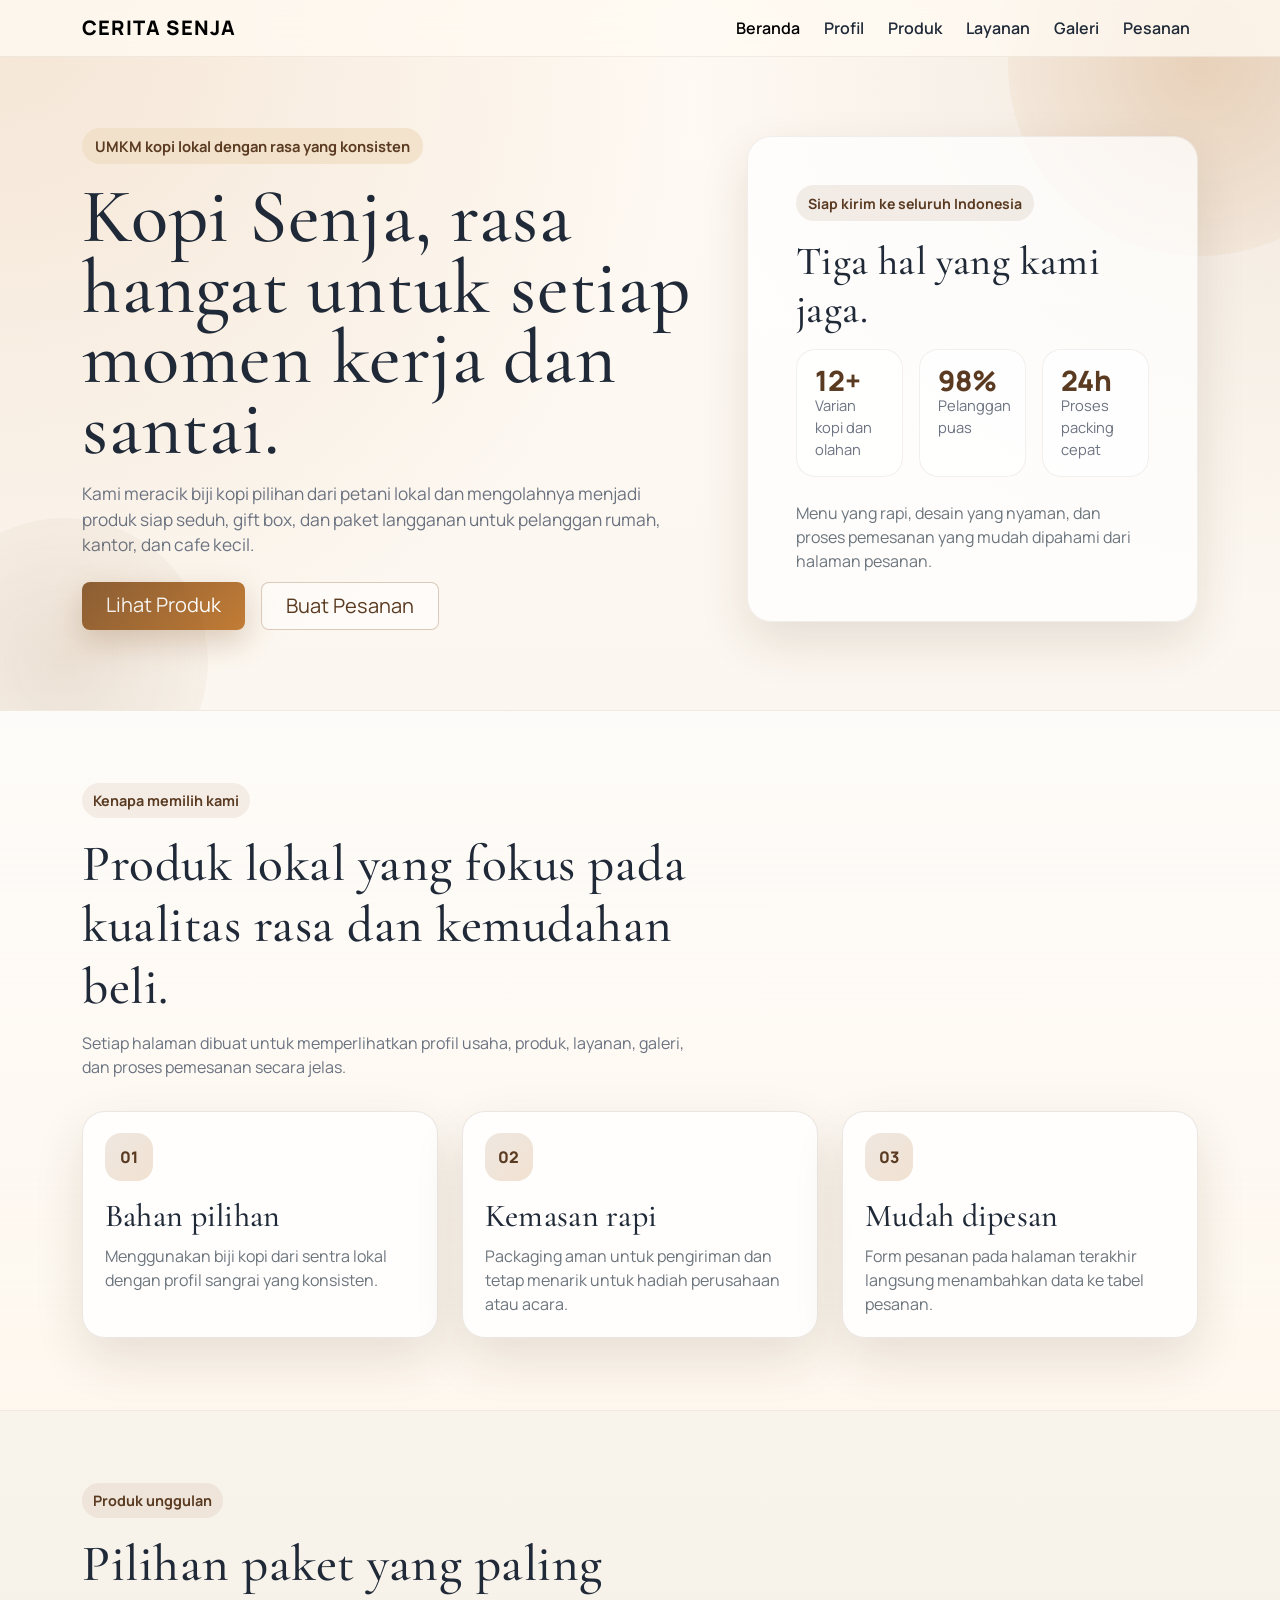
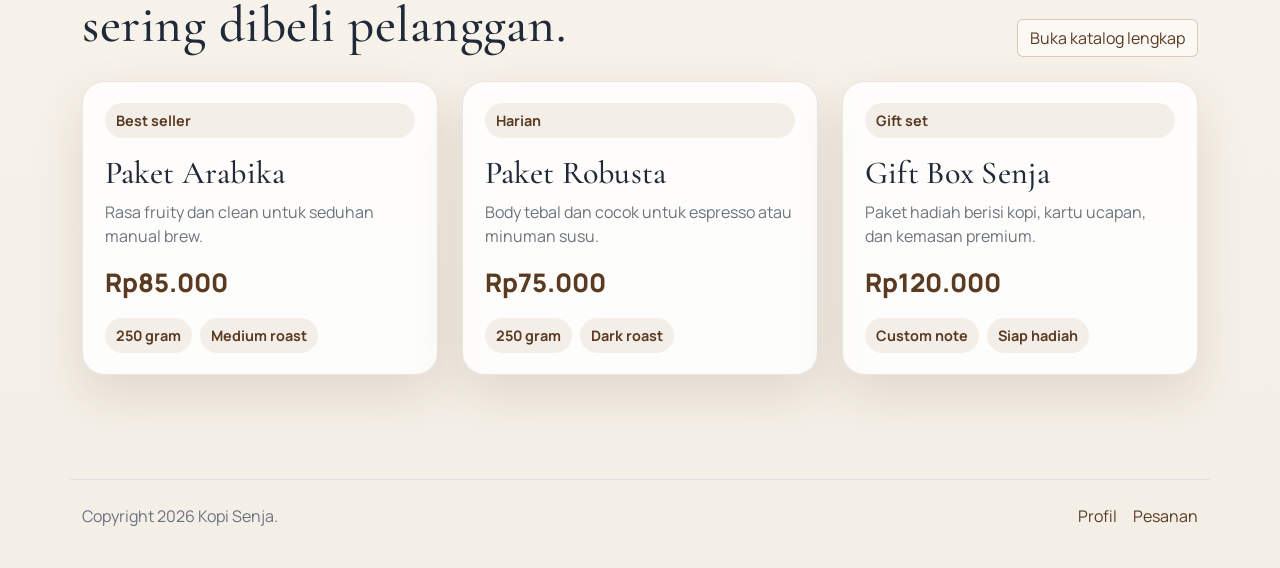
==== index.html @ 0a196cbb "semuanya" ====
<!doctype html>
<html lang="id">
  <head>
    <meta charset="utf-8" />
    <meta name="viewport" content="width=device-width, initial-scale=1" />
    <title>Kopi Senja - UMKM Kopi Premium</title>
    <link rel="stylesheet" href="https://cdn.jsdelivr.net/npm/bootstrap@5.3.3/dist/css/bootstrap.min.css" />
    <link rel="stylesheet" href="assets/css/style.css" />
  </head>
  <body>
    <nav class="navbar navbar-expand-lg navbar-light fixed-top">
      <div class="container">
        <a class="navbar-brand" href="index.html">Cerita Senja</a>
        <button class="navbar-toggler" type="button" data-bs-toggle="collapse" data-bs-target="#mainNav" aria-controls="mainNav" aria-expanded="false" aria-label="Toggle navigation">
          <span class="navbar-toggler-icon"></span>
        </button>
        <div class="collapse navbar-collapse" id="mainNav">
          <ul class="navbar-nav ms-auto align-items-lg-center gap-lg-2">
            <li class="nav-item"><a class="nav-link active" href="index.html">Beranda</a></li>
            <li class="nav-item"><a class="nav-link" href="about.html">Profil</a></li>
            <li class="nav-item"><a class="nav-link" href="products.html">Produk</a></li>
            <li class="nav-item"><a class="nav-link" href="services.html">Layanan</a></li>
            <li class="nav-item"><a class="nav-link" href="gallery.html">Galeri</a></li>
            <li class="nav-item"><a class="nav-link" href="order.html">Pesanan</a></li>
          </ul>
        </div>
      </div>
    </nav>

    <header class="hero">
      <div class="container position-relative">
        <div class="row align-items-center g-4">
          <div class="col-lg-7">
            <div class="eyebrow">UMKM kopi lokal dengan rasa yang konsisten</div>
            <h1 class="hero-title">Kopi Senja, rasa hangat untuk setiap momen kerja dan santai.</h1>
            <p class="hero-lead mb-4">Kami meracik biji kopi pilihan dari petani lokal dan mengolahnya menjadi produk siap seduh, gift box, dan paket langganan untuk pelanggan rumah, kantor, dan cafe kecil.</p>
            <div class="d-flex flex-wrap gap-3">
              <a class="btn btn-brand btn-lg px-4" href="products.html">Lihat Produk</a>
              <a class="btn btn-outline-brand btn-lg px-4" href="order.html">Buat Pesanan</a>
            </div>
          </div>
          <div class="col-lg-5">
            <div class="hero-card p-4 p-md-5">
              <div class="hero-badge mb-3">Siap kirim ke seluruh Indonesia</div>
              <h2 class="h1 mb-3">Tiga hal yang kami jaga.</h2>
              <div class="stat-grid mb-4">
                <div class="stat-card">
                  <div class="stat-number">12+</div>
                  <div class="stat-label">Varian kopi dan olahan</div>
                </div>
                <div class="stat-card">
                  <div class="stat-number">98%</div>
                  <div class="stat-label">Pelanggan puas</div>
                </div>
                <div class="stat-card">
                  <div class="stat-number">24h</div>
                  <div class="stat-label">Proses packing cepat</div>
                </div>
              </div>
              <p class="mb-0 text-secondary">Menu yang rapi, desain yang nyaman, dan proses pemesanan yang mudah dipahami dari halaman pesanan.</p>
            </div>
          </div>
        </div>
      </div>
    </header>

    <main>
      <section class="section section-surface">
        <div class="container">
          <div class="section-heading">
            <div class="tag mb-3 d-inline-block">Kenapa memilih kami</div>
            <h2 class="section-title">Produk lokal yang fokus pada kualitas rasa dan kemudahan beli.</h2>
            <p class="section-text">Setiap halaman dibuat untuk memperlihatkan profil usaha, produk, layanan, galeri, dan proses pemesanan secara jelas.</p>
          </div>
          <div class="row g-4">
            <div class="col-md-4">
              <div class="feature-card">
                <div class="feature-icon">01</div>
                <h3 class="h2">Bahan pilihan</h3>
                <p class="mb-0 text-secondary">Menggunakan biji kopi dari sentra lokal dengan profil sangrai yang konsisten.</p>
              </div>
            </div>
            <div class="col-md-4">
              <div class="feature-card">
                <div class="feature-icon">02</div>
                <h3 class="h2">Kemasan rapi</h3>
                <p class="mb-0 text-secondary">Packaging aman untuk pengiriman dan tetap menarik untuk hadiah perusahaan atau acara.</p>
              </div>
            </div>
            <div class="col-md-4">
              <div class="feature-card">
                <div class="feature-icon">03</div>
                <h3 class="h2">Mudah dipesan</h3>
                <p class="mb-0 text-secondary">Form pesanan pada halaman terakhir langsung menambahkan data ke tabel pesanan.</p>
              </div>
            </div>
          </div>
        </div>
      </section>

      <section class="section">
        <div class="container">
          <div class="row align-items-end g-4 mb-4">
            <div class="col-lg-7">
              <div class="section-heading mb-0">
                <div class="tag mb-3 d-inline-block">Produk unggulan</div>
                <h2 class="section-title mb-0">Pilihan paket yang paling sering dibeli pelanggan.</h2>
              </div>
            </div>
            <div class="col-lg-5 text-lg-end">
              <a class="btn btn-outline-brand" href="products.html">Buka katalog lengkap</a>
            </div>
          </div>
          <div class="row g-4">
            <div class="col-md-4">
              <div class="product-card">
                <div class="tag mb-3">Best seller</div>
                <h3 class="h2">Paket Arabika</h3>
                <p class="text-secondary">Rasa fruity dan clean untuk seduhan manual brew.</p>
                <div class="price mb-3">Rp85.000</div>
                <ul class="pill-list">
                  <li>250 gram</li>
                  <li>Medium roast</li>
                </ul>
              </div>
            </div>
            <div class="col-md-4">
              <div class="product-card">
                <div class="tag mb-3">Harian</div>
                <h3 class="h2">Paket Robusta</h3>
                <p class="text-secondary">Body tebal dan cocok untuk espresso atau minuman susu.</p>
                <div class="price mb-3">Rp75.000</div>
                <ul class="pill-list">
                  <li>250 gram</li>
                  <li>Dark roast</li>
                </ul>
              </div>
            </div>
            <div class="col-md-4">
              <div class="product-card">
                <div class="tag mb-3">Gift set</div>
                <h3 class="h2">Gift Box Senja</h3>
                <p class="text-secondary">Paket hadiah berisi kopi, kartu ucapan, dan kemasan premium.</p>
                <div class="price mb-3">Rp120.000</div>
                <ul class="pill-list">
                  <li>Custom note</li>
                  <li>Siap hadiah</li>
                </ul>
              </div>
            </div>
          </div>
        </div>
      </section>
    </main>

    <footer class="footer">
      <div class="container d-flex flex-column flex-md-row justify-content-between gap-2 border-top pt-4">
        <div>Copyright 2026 Kopi Senja.</div>
        <div class="d-flex gap-3">
          <a href="about.html">Profil</a>
          <a href="order.html">Pesanan</a>
        </div>
      </div>
    </footer>

    <script src="https://cdn.jsdelivr.net/npm/bootstrap@5.3.3/dist/js/bootstrap.bundle.min.js"></script>
  </body>
</html>
---- assets/css/style.css ----
@import url('https://fonts.googleapis.com/css2?family=Cormorant+Garamond:wght@600;700&family=Manrope:wght@400;500;600;700;800&display=swap');

:root {
  --bg: #f4efe6;
  --bg-soft: #fbf7f1;
  --surface: rgba(255, 255, 255, 0.82);
  --surface-strong: #ffffff;
  --text: #1f2937;
  --muted: #6b7280;
  --brand: #8b5e34;
  --brand-dark: #5a3b22;
  --brand-soft: #f2dfc6;
  --accent: #c27c35;
  --line: rgba(90, 59, 34, 0.12);
  --shadow: 0 20px 50px rgba(67, 43, 18, 0.12);
}

* {
  box-sizing: border-box;
}

html {
  scroll-behavior: smooth;
}

body {
  font-family: 'Manrope', sans-serif;
  color: var(--text);
  background:
    radial-gradient(circle at top left, rgba(194, 124, 53, 0.16), transparent 28%),
    radial-gradient(circle at top right, rgba(139, 94, 52, 0.12), transparent 24%),
    linear-gradient(180deg, #fffaf4 0%, var(--bg) 100%);
  min-height: 100vh;
}

h1,
h2,
h3,
h4,
.brand-font {
  font-family: 'Cormorant Garamond', serif;
  letter-spacing: 0.01em;
}

.navbar {
  backdrop-filter: blur(14px);
  background: rgba(255, 250, 243, 0.78);
  border-bottom: 1px solid rgba(90, 59, 34, 0.08);
}

.navbar-brand {
  font-weight: 800;
  letter-spacing: 0.06em;
  text-transform: uppercase;
}

.nav-link {
  color: var(--text);
  font-weight: 600;
}

.nav-link:hover,
.nav-link.active {
  color: var(--brand);
}

.btn-brand {
  background: linear-gradient(135deg, var(--brand) 0%, var(--accent) 100%);
  color: #fff;
  border: none;
  box-shadow: 0 12px 30px rgba(139, 94, 52, 0.28);
}

.btn-brand:hover {
  color: #fff;
  transform: translateY(-1px);
}

.btn-outline-brand {
  border: 1px solid rgba(139, 94, 52, 0.3);
  color: var(--brand-dark);
  background: rgba(255, 255, 255, 0.52);
}

.btn-outline-brand:hover {
  background: var(--brand);
  color: #fff;
}

.hero {
  position: relative;
  overflow: hidden;
  padding: 8rem 0 5rem;
}

.hero::before,
.hero::after {
  content: '';
  position: absolute;
  border-radius: 999px;
  filter: blur(0);
  opacity: 0.8;
  pointer-events: none;
}

.hero::before {
  width: 24rem;
  height: 24rem;
  right: -7rem;
  top: -8rem;
  background: radial-gradient(circle, rgba(194, 124, 53, 0.28), rgba(194, 124, 53, 0));
}

.hero::after {
  width: 18rem;
  height: 18rem;
  left: -5rem;
  bottom: -6rem;
  background: radial-gradient(circle, rgba(139, 94, 52, 0.18), rgba(139, 94, 52, 0));
}

.eyebrow {
  display: inline-flex;
  align-items: center;
  gap: 0.5rem;
  padding: 0.45rem 0.8rem;
  border-radius: 999px;
  background: rgba(242, 223, 198, 0.8);
  color: var(--brand-dark);
  font-size: 0.92rem;
  font-weight: 700;
  margin-bottom: 1.1rem;
}

.hero-title {
  font-size: clamp(3rem, 6vw, 5.75rem);
  line-height: 0.92;
  margin-bottom: 1rem;
}

.hero-lead {
  max-width: 38rem;
  color: var(--muted);
  font-size: 1.08rem;
}

.hero-card {
  background: rgba(255, 255, 255, 0.72);
  border: 1px solid rgba(90, 59, 34, 0.08);
  box-shadow: var(--shadow);
  border-radius: 1.5rem;
}

.hero-badge {
  display: inline-flex;
  align-items: center;
  gap: 0.4rem;
  padding: 0.45rem 0.75rem;
  border-radius: 999px;
  background: rgba(139, 94, 52, 0.1);
  color: var(--brand-dark);
  font-weight: 700;
  font-size: 0.88rem;
}

.section {
  padding: 4.5rem 0;
}

.section-heading {
  max-width: 38rem;
  margin-bottom: 2rem;
}

.section-title {
  font-size: clamp(2.1rem, 4vw, 3.4rem);
  margin-bottom: 0.8rem;
}

.section-text {
  color: var(--muted);
}

.glass-card,
.feature-card,
.product-card,
.info-card,
.gallery-card,
.contact-card,
.table-card {
  background: var(--surface);
  border: 1px solid var(--line);
  box-shadow: var(--shadow);
  border-radius: 1.4rem;
}

.feature-card,
.product-card,
.info-card {
  padding: 1.35rem;
  height: 100%;
}

.feature-icon,
.info-icon {
  width: 3rem;
  height: 3rem;
  border-radius: 1rem;
  display: inline-flex;
  align-items: center;
  justify-content: center;
  background: linear-gradient(135deg, rgba(139, 94, 52, 0.14), rgba(194, 124, 53, 0.22));
  color: var(--brand-dark);
  font-weight: 800;
  margin-bottom: 1rem;
}

.stat-grid {
  display: grid;
  grid-template-columns: repeat(3, minmax(0, 1fr));
  gap: 1rem;
}

.stat-card {
  padding: 1rem 1.1rem;
  border-radius: 1.2rem;
  background: rgba(255, 255, 255, 0.75);
  border: 1px solid rgba(90, 59, 34, 0.08);
}

.stat-number {
  font-size: 1.75rem;
  font-weight: 800;
  color: var(--brand-dark);
  line-height: 1;
}

.stat-label {
  color: var(--muted);
  font-size: 0.92rem;
}

.section-surface {
  background: linear-gradient(180deg, rgba(255, 255, 255, 0.6), rgba(255, 248, 239, 0.95));
  border-top: 1px solid rgba(90, 59, 34, 0.08);
  border-bottom: 1px solid rgba(90, 59, 34, 0.08);
}

.product-card .price {
  font-size: 1.6rem;
  font-weight: 800;
  color: var(--brand-dark);
}

.pill-list {
  display: flex;
  flex-wrap: wrap;
  gap: 0.5rem;
  margin: 0;
  padding: 0;
  list-style: none;
}

.pill-list li,
.tag {
  padding: 0.4rem 0.7rem;
  border-radius: 999px;
  background: rgba(139, 94, 52, 0.09);
  color: var(--brand-dark);
  font-size: 0.9rem;
  font-weight: 700;
}

.timeline {
  position: relative;
  padding-left: 1.4rem;
}

.timeline::before {
  content: '';
  position: absolute;
  left: 0.45rem;
  top: 0.35rem;
  bottom: 0.35rem;
  width: 2px;
  background: linear-gradient(180deg, var(--brand), rgba(194, 124, 53, 0.2));
}

.timeline-item {
  position: relative;
  margin-bottom: 1.2rem;
}

.timeline-item::before {
  content: '';
  position: absolute;
  left: -1.43rem;
  top: 0.3rem;
  width: 0.85rem;
  height: 0.85rem;
  border-radius: 50%;
  background: var(--brand);
  box-shadow: 0 0 0 0.25rem rgba(139, 94, 52, 0.12);
}

.gallery-grid {
  display: grid;
  grid-template-columns: repeat(12, 1fr);
  gap: 1rem;
}

.gallery-span-4 {
  grid-column: span 4;
}

.gallery-span-5 {
  grid-column: span 5;
}

.gallery-span-7 {
  grid-column: span 7;
}

.gallery-span-12 {
  grid-column: span 12;
}

.gallery-card {
  min-height: 14rem;
  padding: 1.3rem;
  position: relative;
  overflow: hidden;
}

.gallery-card::after {
  content: '';
  position: absolute;
  inset: auto -15% -25% auto;
  width: 10rem;
  height: 10rem;
  border-radius: 50%;
  background: radial-gradient(circle, rgba(194, 124, 53, 0.2), rgba(194, 124, 53, 0));
}

.gallery-card.large {
  min-height: 20rem;
}

.gallery-card.dark {
  background: linear-gradient(145deg, #5a3b22, #8b5e34);
  color: #fff;
}

.gallery-card.dark .text-muted,
.gallery-card.dark .section-text,
.gallery-card.dark p {
  color: rgba(255, 255, 255, 0.78) !important;
}

.gallery-card .gallery-label {
  position: absolute;
  left: 1.3rem;
  bottom: 1.2rem;
  font-weight: 700;
}

.contact-card,
.table-card {
  padding: 1.4rem;
}

.social-order-card {
  padding: 1rem;
  border-radius: 1rem;
  border: 1px solid rgba(90, 59, 34, 0.12);
  background: rgba(255, 255, 255, 0.62);
}

.map-embed {
  width: 100%;
  border-radius: 0.9rem;
  overflow: hidden;
  border: 1px solid rgba(90, 59, 34, 0.12);
}

.map-embed iframe {
  width: 100%;
  min-height: 240px;
  border: 0;
  display: block;
}

.form-control,
.form-select {
  border-radius: 0.95rem;
  border: 1px solid rgba(90, 59, 34, 0.16);
  padding: 0.85rem 1rem;
}

.form-control:focus,
.form-select:focus {
  box-shadow: 0 0 0 0.2rem rgba(139, 94, 52, 0.12);
  border-color: rgba(139, 94, 52, 0.5);
}

.table thead th {
  background: rgba(139, 94, 52, 0.08);
  color: var(--brand-dark);
  border-bottom: 1px solid rgba(90, 59, 34, 0.12) !important;
}

.table tbody td {
  vertical-align: middle;
}

.footer {
  padding: 2rem 0 2.5rem;
  color: var(--muted);
}

.footer a {
  color: var(--brand-dark);
  text-decoration: none;
}

.footer a:hover {
  text-decoration: underline;
}

.page-banner {
  padding: 8rem 0 4.5rem;
}

.page-banner .banner-shell {
  padding: 2rem;
  border-radius: 1.8rem;
  background: rgba(255, 255, 255, 0.72);
  border: 1px solid rgba(90, 59, 34, 0.08);
  box-shadow: var(--shadow);
}

.rounded-4,
.rounded-5 {
  border-radius: 1.4rem !important;
}

@media (max-width: 991.98px) {
  .hero {
    padding-top: 6rem;
  }

  .stat-grid {
    grid-template-columns: 1fr;
  }

  .gallery-grid {
    grid-template-columns: 1fr;
  }

  .gallery-span-4,
  .gallery-span-5,
  .gallery-span-7,
  .gallery-span-12 {
    grid-column: span 1;
  }

  .gallery-card.large {
    min-height: 14rem;
  }
}
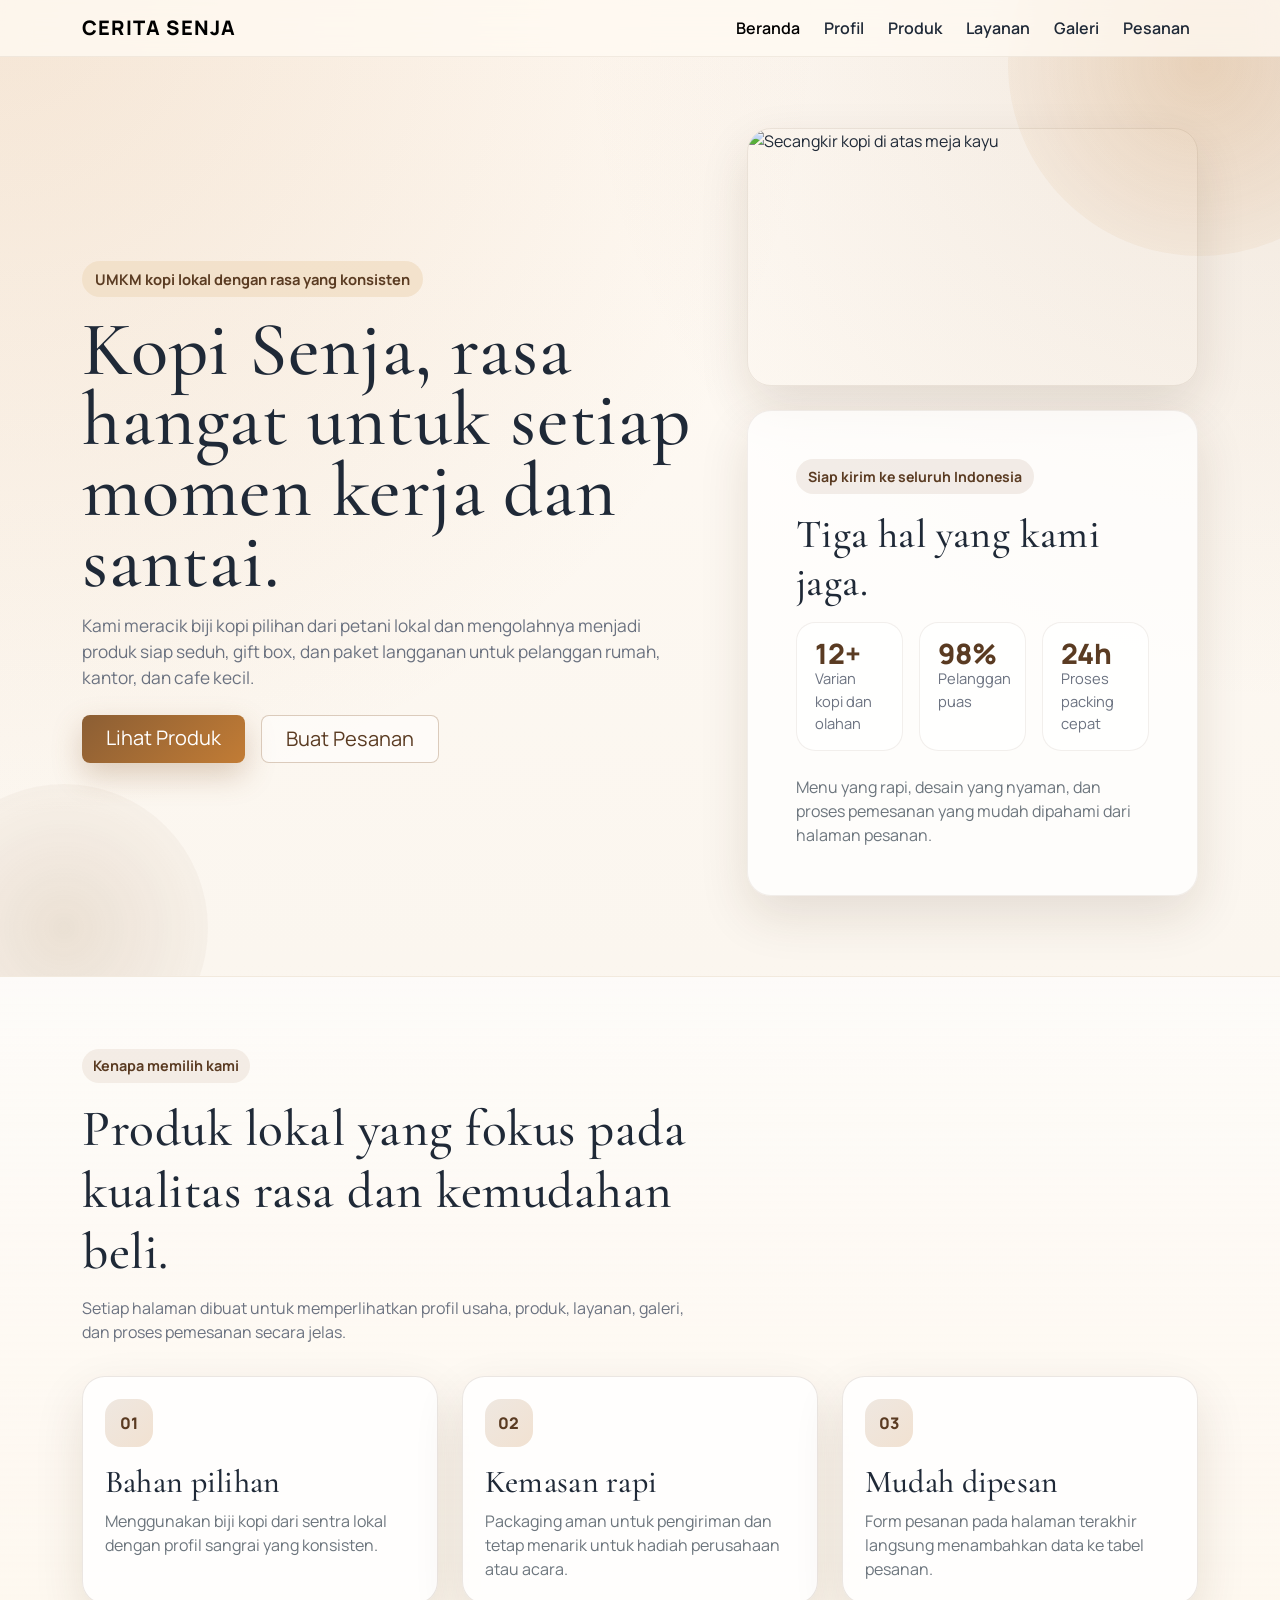
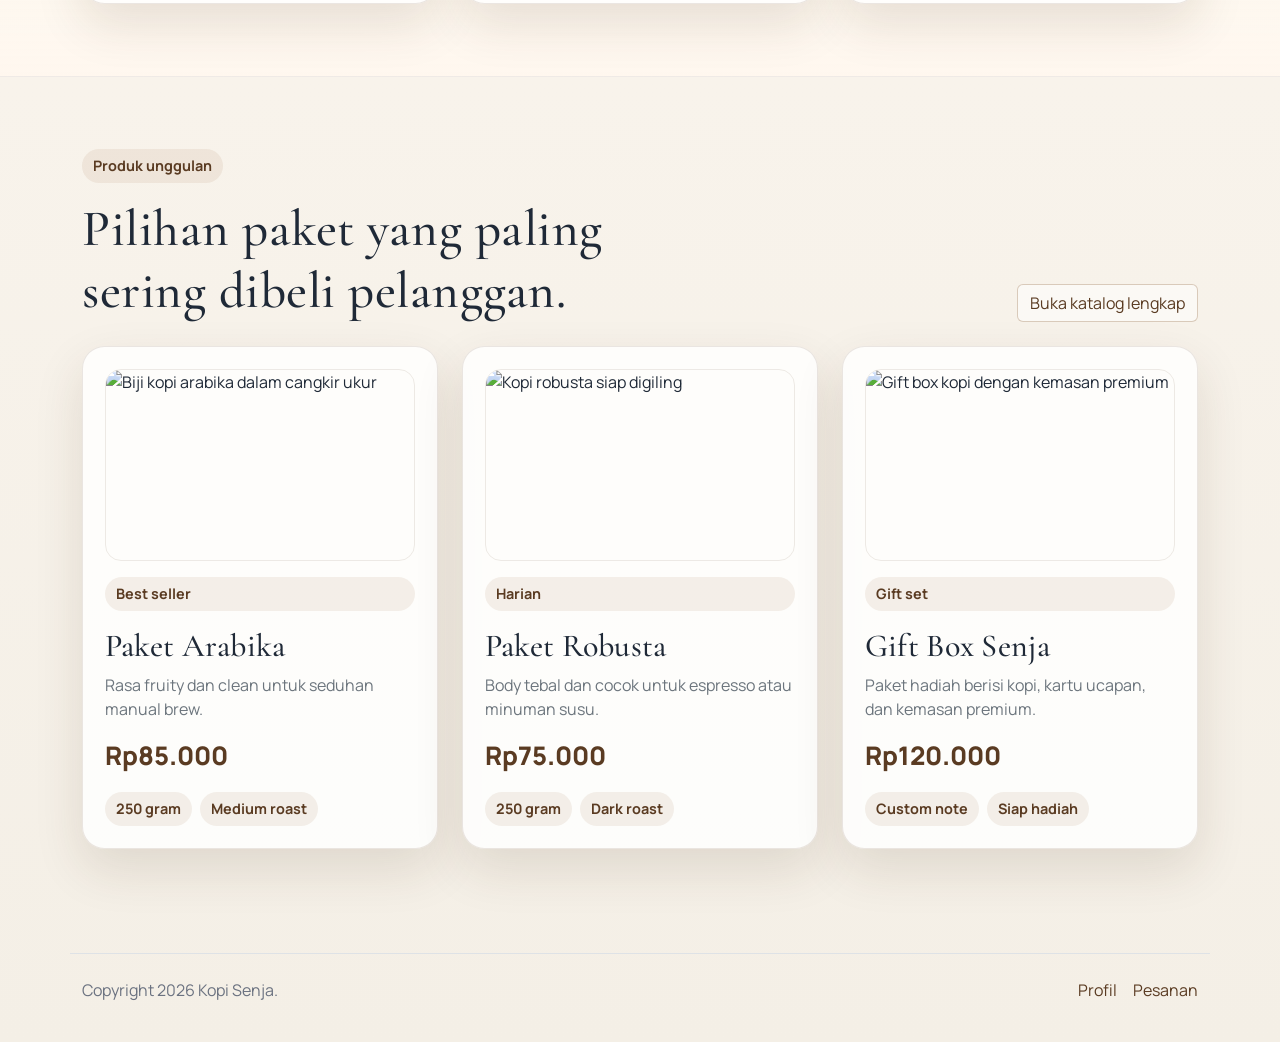
==== commit 8bd69723: "feat: add PHP-based review form and persistent review table" ====
--- a/index.html
+++ b/index.html
@@ -4,6 +4,7 @@
     <meta charset="utf-8" />
     <meta name="viewport" content="width=device-width, initial-scale=1" />
     <title>Kopi Senja - UMKM Kopi Premium</title>
+    <link rel="icon" type="image/png" href="logo/logo.png" />
     <link rel="stylesheet" href="https://cdn.jsdelivr.net/npm/bootstrap@5.3.3/dist/css/bootstrap.min.css" />
     <link rel="stylesheet" href="assets/css/style.css" />
   </head>
@@ -21,7 +22,7 @@
             <li class="nav-item"><a class="nav-link" href="products.html">Produk</a></li>
             <li class="nav-item"><a class="nav-link" href="services.html">Layanan</a></li>
             <li class="nav-item"><a class="nav-link" href="gallery.html">Galeri</a></li>
-            <li class="nav-item"><a class="nav-link" href="order.html">Pesanan</a></li>
+            <li class="nav-item"><a class="nav-link" href="order.php">Pesanan</a></li>
           </ul>
         </div>
       </div>
@@ -36,10 +37,18 @@
             <p class="hero-lead mb-4">Kami meracik biji kopi pilihan dari petani lokal dan mengolahnya menjadi produk siap seduh, gift box, dan paket langganan untuk pelanggan rumah, kantor, dan cafe kecil.</p>
             <div class="d-flex flex-wrap gap-3">
               <a class="btn btn-brand btn-lg px-4" href="products.html">Lihat Produk</a>
-              <a class="btn btn-outline-brand btn-lg px-4" href="order.html">Buat Pesanan</a>
+              <a class="btn btn-outline-brand btn-lg px-4" href="order.php">Buat Pesanan</a>
             </div>
           </div>
           <div class="col-lg-5">
+            <div class="hero-photo-wrap mb-4">
+              <img
+                class="hero-photo"
+                src="https://images.unsplash.com/photo-1495474472287-4d71bcdd2085?auto=format&fit=crop&w=1400&q=80"
+                alt="Secangkir kopi di atas meja kayu"
+                loading="lazy"
+              />
+            </div>
             <div class="hero-card p-4 p-md-5">
               <div class="hero-badge mb-3">Siap kirim ke seluruh Indonesia</div>
               <h2 class="h1 mb-3">Tiga hal yang kami jaga.</h2>
@@ -114,6 +123,12 @@
           <div class="row g-4">
             <div class="col-md-4">
               <div class="product-card">
+                <img
+                  class="product-image mb-3"
+                  src="https://images.unsplash.com/photo-1512568400610-62da28bc8a13?auto=format&fit=crop&w=1200&q=80"
+                  alt="Biji kopi arabika dalam cangkir ukur"
+                  loading="lazy"
+                />
                 <div class="tag mb-3">Best seller</div>
                 <h3 class="h2">Paket Arabika</h3>
                 <p class="text-secondary">Rasa fruity dan clean untuk seduhan manual brew.</p>
@@ -126,6 +141,12 @@
             </div>
             <div class="col-md-4">
               <div class="product-card">
+                <img
+                  class="product-image mb-3"
+                  src="https://images.unsplash.com/photo-1447933601403-0c6688de566e?auto=format&fit=crop&w=1200&q=80"
+                  alt="Kopi robusta siap digiling"
+                  loading="lazy"
+                />
                 <div class="tag mb-3">Harian</div>
                 <h3 class="h2">Paket Robusta</h3>
                 <p class="text-secondary">Body tebal dan cocok untuk espresso atau minuman susu.</p>
@@ -138,6 +159,12 @@
             </div>
             <div class="col-md-4">
               <div class="product-card">
+                <img
+                  class="product-image mb-3"
+                  src="https://images.unsplash.com/photo-1509042239860-f550ce710b93?auto=format&fit=crop&w=1200&q=80"
+                  alt="Gift box kopi dengan kemasan premium"
+                  loading="lazy"
+                />
                 <div class="tag mb-3">Gift set</div>
                 <h3 class="h2">Gift Box Senja</h3>
                 <p class="text-secondary">Paket hadiah berisi kopi, kartu ucapan, dan kemasan premium.</p>
@@ -158,7 +185,7 @@
         <div>Copyright 2026 Kopi Senja.</div>
         <div class="d-flex gap-3">
           <a href="about.html">Profil</a>
-          <a href="order.html">Pesanan</a>
+          <a href="order.php">Pesanan</a>
         </div>
       </div>
     </footer>
--- a/assets/css/style.css
+++ b/assets/css/style.css
@@ -151,6 +151,20 @@
   border-radius: 1.5rem;
 }
 
+.hero-photo-wrap {
+  border-radius: 1.5rem;
+  overflow: hidden;
+  border: 1px solid rgba(90, 59, 34, 0.1);
+  box-shadow: var(--shadow);
+}
+
+.hero-photo {
+  width: 100%;
+  height: 16rem;
+  object-fit: cover;
+  display: block;
+}
+
 .hero-badge {
   display: inline-flex;
   align-items: center;
@@ -198,6 +212,10 @@
 .product-card,
 .info-card {
   padding: 1.35rem;
+}
+
+.feature-card,
+.product-card {
   height: 100%;
 }
 
@@ -250,6 +268,15 @@
   font-size: 1.6rem;
   font-weight: 800;
   color: var(--brand-dark);
+}
+
+.product-image {
+  width: 100%;
+  height: 12rem;
+  object-fit: cover;
+  border-radius: 1rem;
+  border: 1px solid rgba(90, 59, 34, 0.1);
+  display: block;
 }
 
 .pill-list {
@@ -303,6 +330,47 @@
   box-shadow: 0 0 0 0.25rem rgba(139, 94, 52, 0.12);
 }
 
+.about-photo-wrap {
+  border-radius: 1.4rem;
+  overflow: hidden;
+  border: 1px solid var(--line);
+  background: var(--surface);
+  box-shadow: var(--shadow);
+}
+
+.about-photo {
+  width: 100%;
+  height: 14rem;
+  object-fit: cover;
+  display: block;
+}
+
+.about-photo-caption {
+  padding: 0.9rem 1rem;
+  color: var(--muted);
+  font-size: 0.92rem;
+}
+
+.order-photo-wrap {
+  border-radius: 1.1rem;
+  overflow: hidden;
+  border: 1px solid rgba(90, 59, 34, 0.12);
+  background: rgba(255, 255, 255, 0.75);
+}
+
+.order-photo {
+  width: 100%;
+  height: 12rem;
+  object-fit: cover;
+  display: block;
+}
+
+.order-photo-caption {
+  padding: 0.75rem 1rem;
+  color: var(--muted);
+  font-size: 0.9rem;
+}
+
 .gallery-grid {
   display: grid;
   grid-template-columns: repeat(12, 1fr);
@@ -330,6 +398,51 @@
   padding: 1.3rem;
   position: relative;
   overflow: hidden;
+}
+
+.gallery-card.with-image {
+  padding: 0;
+  min-height: 15rem;
+}
+
+.gallery-photo {
+  width: 100%;
+  height: 100%;
+  object-fit: cover;
+  display: block;
+}
+
+.gallery-content {
+  position: absolute;
+  inset: 0;
+  padding: 1.3rem;
+  display: flex;
+  flex-direction: column;
+  justify-content: flex-start;
+  background: linear-gradient(180deg, rgba(255, 255, 255, 0.78) 0%, rgba(255, 255, 255, 0.56) 55%, rgba(255, 255, 255, 0.7) 100%);
+}
+
+.gallery-content.light-text {
+  color: #fff;
+  background: linear-gradient(180deg, rgba(26, 18, 10, 0.45) 0%, rgba(26, 18, 10, 0.3) 45%, rgba(26, 18, 10, 0.52) 100%);
+}
+
+.gallery-content .tag {
+  width: fit-content;
+}
+
+.gallery-content.light-text .tag {
+  background: rgba(255, 255, 255, 0.2);
+  color: #fff;
+}
+
+.gallery-content.light-text p,
+.gallery-content.light-text .text-secondary {
+  color: rgba(255, 255, 255, 0.86) !important;
+}
+
+.brand-note-card {
+  min-height: 12rem;
 }
 
 .gallery-card::after {
@@ -467,4 +580,20 @@
   .gallery-card.large {
     min-height: 14rem;
   }
-}
+
+  .hero-photo {
+    height: 13rem;
+  }
+
+  .product-image {
+    height: 10.5rem;
+  }
+
+  .about-photo {
+    height: 12rem;
+  }
+
+  .order-photo {
+    height: 10.5rem;
+  }
+}
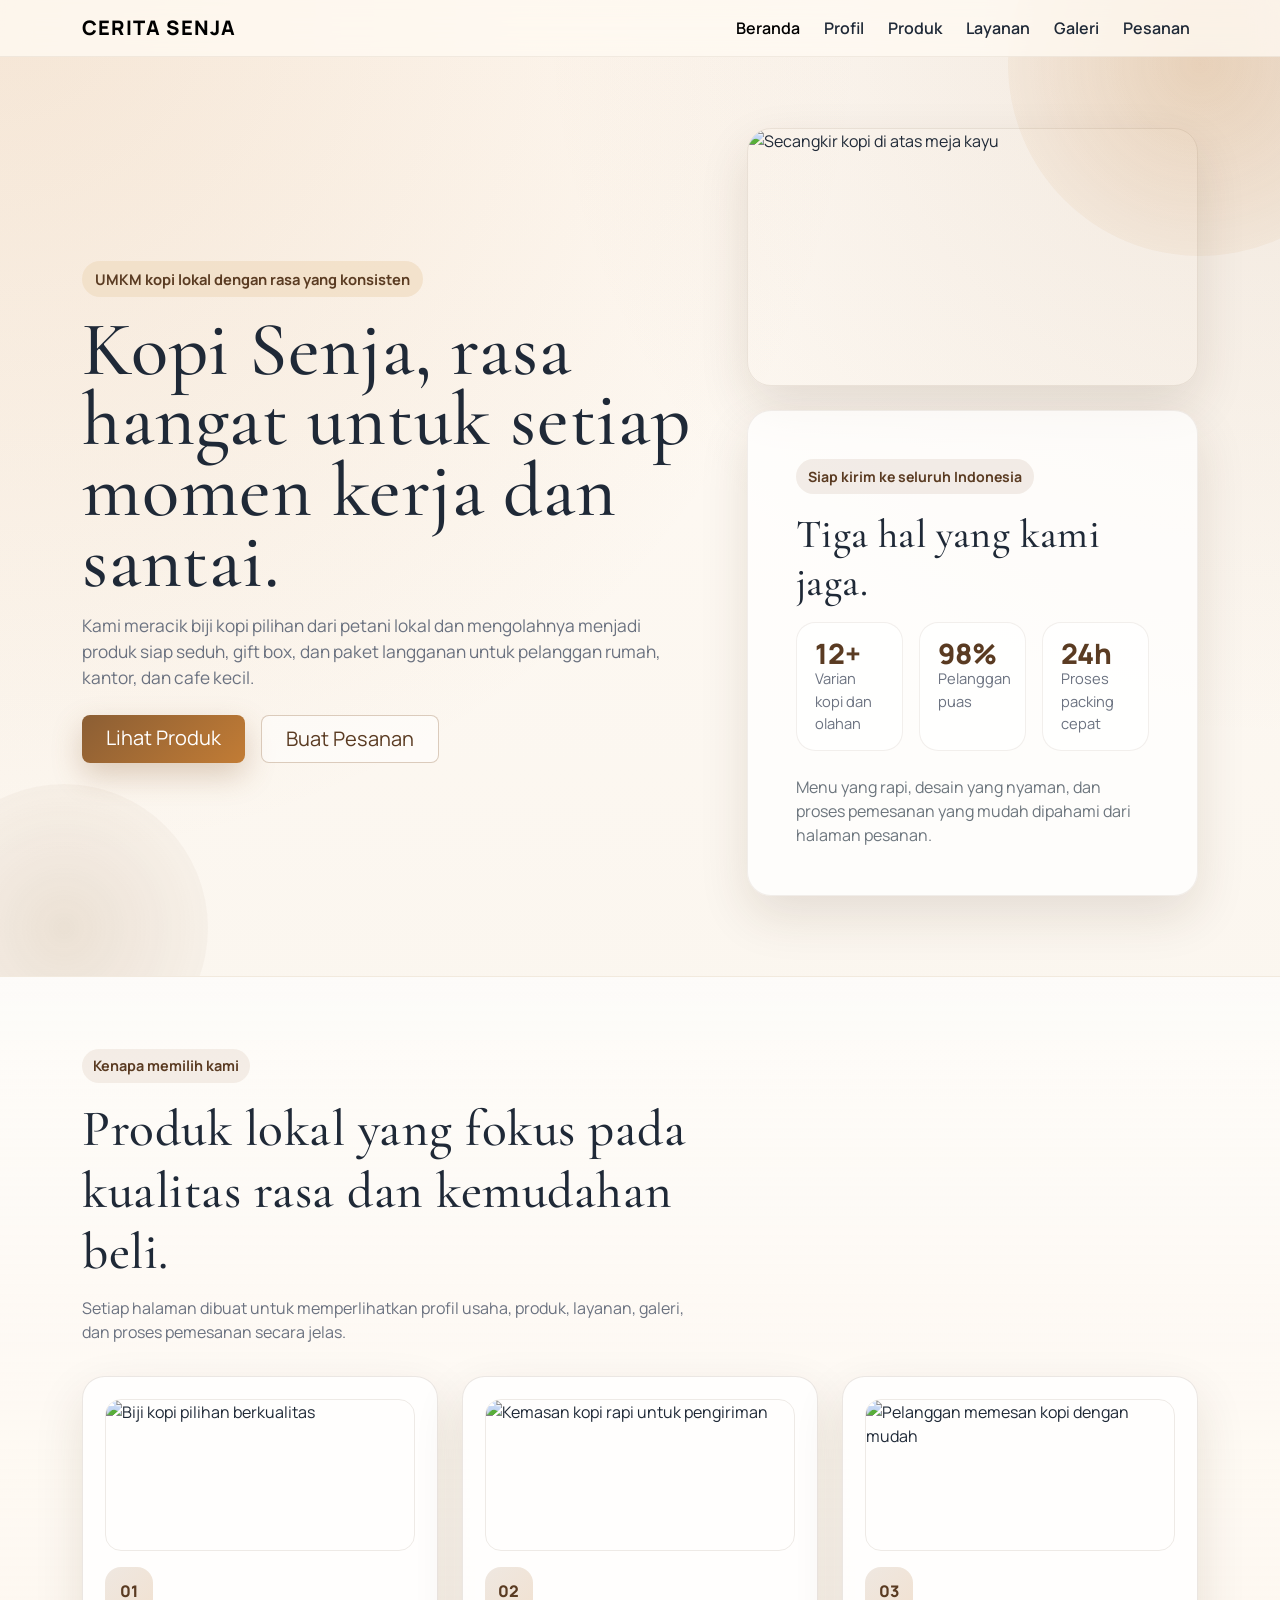
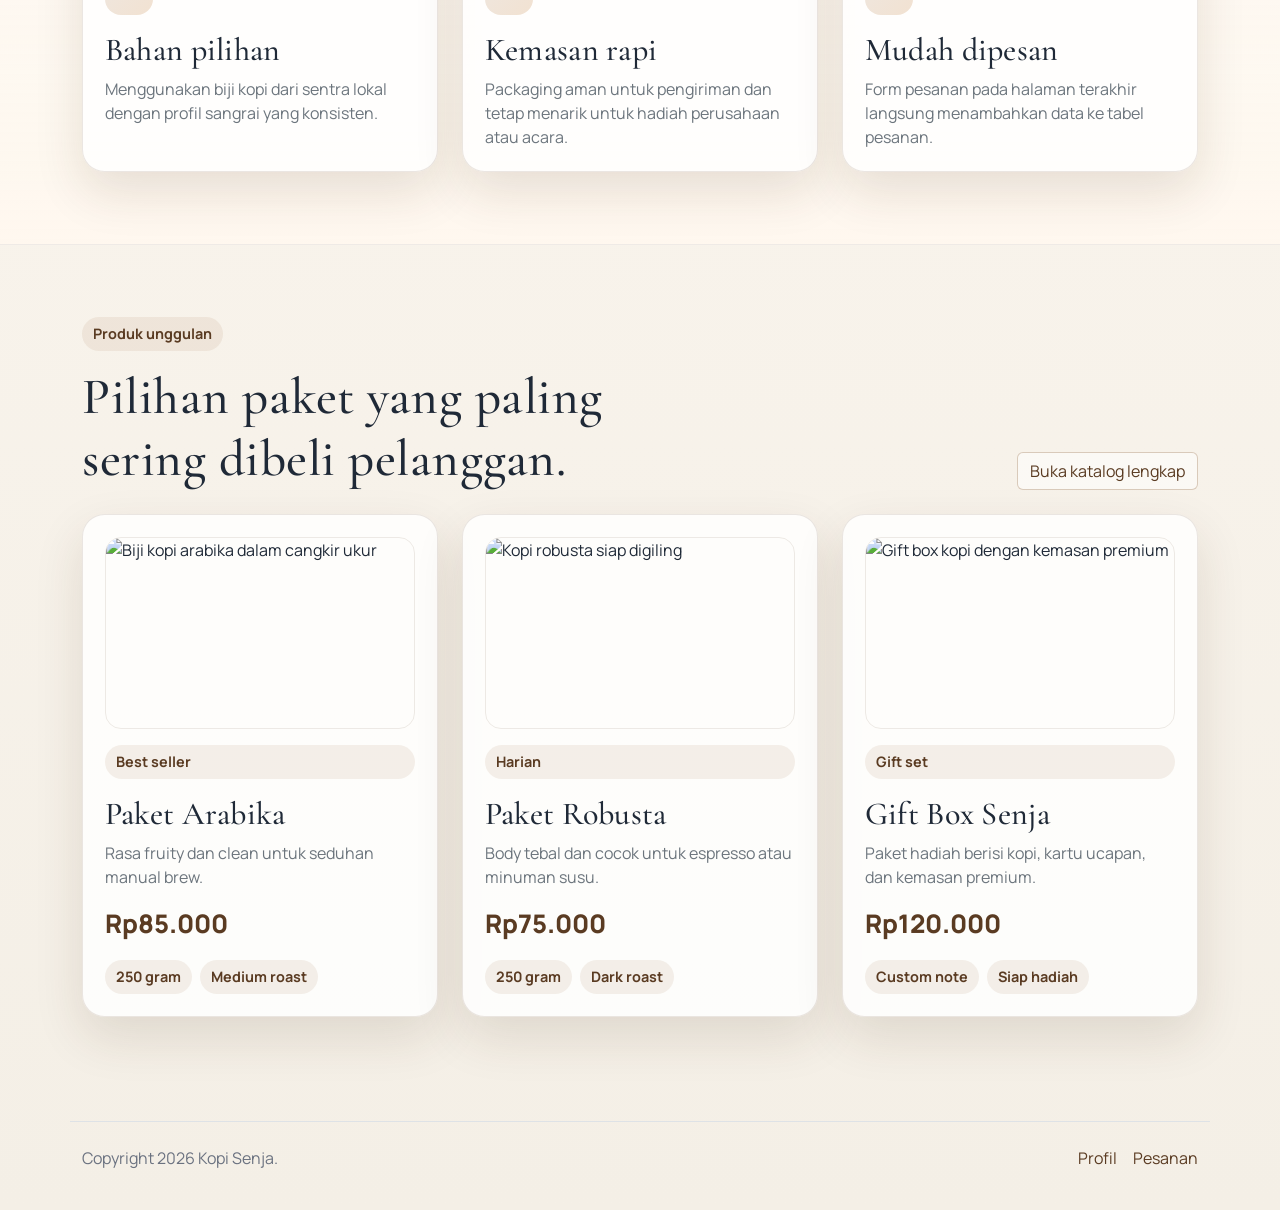
==== commit 636902f9: "feat: improve UI consistency and fix deploy cache issue" ====
--- a/index.html
+++ b/index.html
@@ -6,7 +6,7 @@
     <title>Kopi Senja - UMKM Kopi Premium</title>
     <link rel="icon" type="image/png" href="logo/logo.png" />
     <link rel="stylesheet" href="https://cdn.jsdelivr.net/npm/bootstrap@5.3.3/dist/css/bootstrap.min.css" />
-    <link rel="stylesheet" href="assets/css/style.css" />
+    <link rel="stylesheet" href="assets/css/style.css?v=20260419" />
   </head>
   <body>
     <nav class="navbar navbar-expand-lg navbar-light fixed-top">
@@ -84,6 +84,12 @@
           <div class="row g-4">
             <div class="col-md-4">
               <div class="feature-card">
+                <img
+                  class="feature-image mb-3"
+                  src="https://images.unsplash.com/photo-1447933601403-0c6688de566e?auto=format&fit=crop&w=1200&q=80"
+                  alt="Biji kopi pilihan berkualitas"
+                  loading="lazy"
+                />
                 <div class="feature-icon">01</div>
                 <h3 class="h2">Bahan pilihan</h3>
                 <p class="mb-0 text-secondary">Menggunakan biji kopi dari sentra lokal dengan profil sangrai yang konsisten.</p>
@@ -91,6 +97,12 @@
             </div>
             <div class="col-md-4">
               <div class="feature-card">
+                <img
+                  class="feature-image mb-3"
+                  src="https://images.unsplash.com/photo-1509042239860-f550ce710b93?auto=format&fit=crop&w=1200&q=80"
+                  alt="Kemasan kopi rapi untuk pengiriman"
+                  loading="lazy"
+                />
                 <div class="feature-icon">02</div>
                 <h3 class="h2">Kemasan rapi</h3>
                 <p class="mb-0 text-secondary">Packaging aman untuk pengiriman dan tetap menarik untuk hadiah perusahaan atau acara.</p>
@@ -98,6 +110,12 @@
             </div>
             <div class="col-md-4">
               <div class="feature-card">
+                <img
+                  class="feature-image mb-3"
+                  src="https://images.unsplash.com/photo-1441986300917-64674bd600d8?auto=format&fit=crop&w=1200&q=80"
+                  alt="Pelanggan memesan kopi dengan mudah"
+                  loading="lazy"
+                />
                 <div class="feature-icon">03</div>
                 <h3 class="h2">Mudah dipesan</h3>
                 <p class="mb-0 text-secondary">Form pesanan pada halaman terakhir langsung menambahkan data ke tabel pesanan.</p>
--- a/assets/css/style.css
+++ b/assets/css/style.css
@@ -270,6 +270,15 @@
   color: var(--brand-dark);
 }
 
+.feature-image {
+  width: 100%;
+  height: 9.5rem;
+  object-fit: cover;
+  border-radius: 1rem;
+  border: 1px solid rgba(90, 59, 34, 0.1);
+  display: block;
+}
+
 .product-image {
   width: 100%;
   height: 12rem;
@@ -589,6 +598,10 @@
     height: 10.5rem;
   }
 
+  .feature-image {
+    height: 8.5rem;
+  }
+
   .about-photo {
     height: 12rem;
   }
